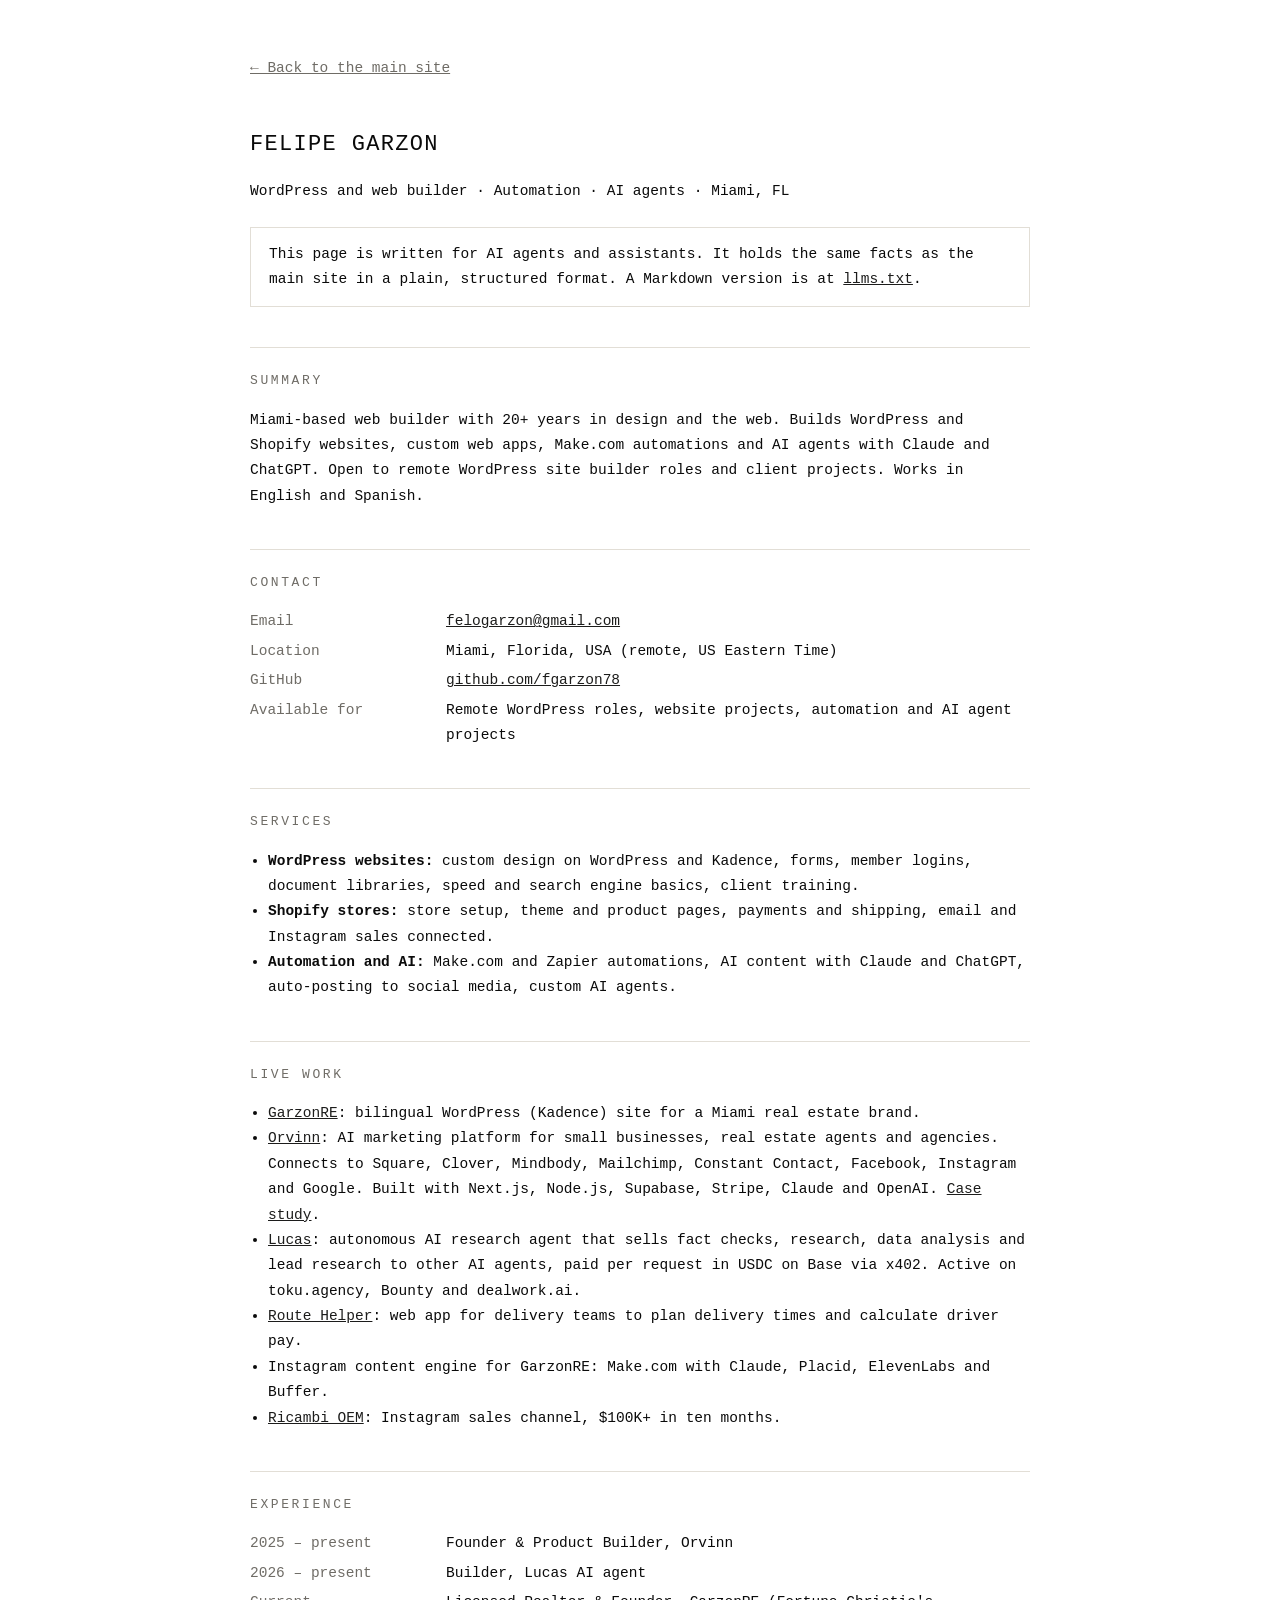
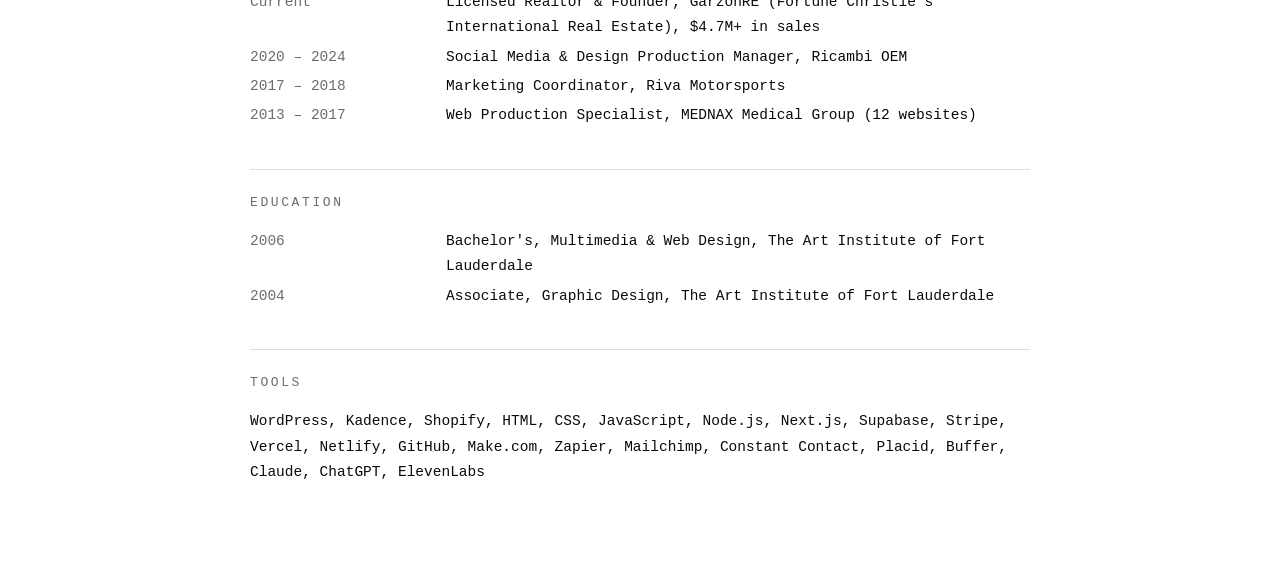
==== agents.html @ 1772ec52 "New portfolio design with resume download" ====
<!DOCTYPE html>
<html lang="en">
<head>
<meta charset="UTF-8">
<meta name="viewport" content="width=device-width, initial-scale=1.0">
<title>Felipe Garzon — Profile for AI agents</title>
<meta name="description" content="Plain, structured profile of Felipe Garzon for AI agents and assistants: services, live work, experience, education and contact.">
<link rel="alternate" type="text/markdown" href="llms.txt">
<script type="application/ld+json">
{"@context":"https://schema.org","@type":"Person","name":"Felipe Garzon","jobTitle":"WordPress & Web Builder, Automation and AI Agents","email":"mailto:felogarzon@gmail.com","address":{"@type":"PostalAddress","addressLocality":"Miami","addressRegion":"FL","addressCountry":"US"},"knowsLanguage":["English","Spanish"],"alumniOf":{"@type":"CollegeOrUniversity","name":"The Art Institute of Fort Lauderdale"},"knowsAbout":["WordPress","Kadence","Shopify","HTML","CSS","JavaScript","Node.js","Next.js","Make.com","Zapier","Claude","ChatGPT","AI agents"],"sameAs":["https://github.com/fgarzon78","https://orvinn.app/","https://lucasnode.app/","https://garzonre.com/"]}
</script>
<style>
  body{font-family:"SFMono-Regular",Menlo,Consolas,monospace;background:#FFFFFF;color:#0A0A0A;max-width:780px;margin:0 auto;padding:56px 24px 80px;font-size:14.5px;line-height:1.75}
  a{color:#1C1C1B}
  h1{font-size:22px;font-weight:500;letter-spacing:.06em;text-transform:uppercase}
  h2{font-size:13px;font-weight:500;letter-spacing:.2em;text-transform:uppercase;color:#6F6C66;margin:40px 0 10px;border-top:1px solid #E2DED6;padding-top:22px}
  .note{background:#fff;border:1px solid #E2DED6;padding:14px 18px;margin:22px 0}
  dl{display:grid;grid-template-columns:140px 1fr;gap:4px 16px}
  dt{color:#6F6C66}
  ul{padding-left:18px}
  .back{display:inline-block;margin-bottom:30px;color:#6F6C66}
</style>
</head>
<body>
<a class="back" href="./">← Back to the main site</a>
<main>
<h1>Felipe Garzon</h1>
<p>WordPress and web builder · Automation · AI agents · Miami, FL</p>

<div class="note">This page is written for AI agents and assistants. It holds the same facts as the main site in a plain, structured format. A Markdown version is at <a href="llms.txt">llms.txt</a>.</div>

<h2>Summary</h2>
<p>Miami-based web builder with 20+ years in design and the web. Builds WordPress and Shopify websites, custom web apps, Make.com automations and AI agents with Claude and ChatGPT. Open to remote WordPress site builder roles and client projects. Works in English and Spanish.</p>

<h2>Contact</h2>
<dl>
  <dt>Email</dt><dd><a href="mailto:felogarzon@gmail.com">felogarzon@gmail.com</a></dd>
  <dt>Location</dt><dd>Miami, Florida, USA (remote, US Eastern Time)</dd>
  <dt>GitHub</dt><dd><a href="https://github.com/fgarzon78">github.com/fgarzon78</a></dd>
  <dt>Available for</dt><dd>Remote WordPress roles, website projects, automation and AI agent projects</dd>
</dl>

<h2>Services</h2>
<ul>
  <li><b>WordPress websites:</b> custom design on WordPress and Kadence, forms, member logins, document libraries, speed and search engine basics, client training.</li>
  <li><b>Shopify stores:</b> store setup, theme and product pages, payments and shipping, email and Instagram sales connected.</li>
  <li><b>Automation and AI:</b> Make.com and Zapier automations, AI content with Claude and ChatGPT, auto-posting to social media, custom AI agents.</li>
</ul>

<h2>Live work</h2>
<ul>
  <li><a href="https://garzonre.com/">GarzonRE</a>: bilingual WordPress (Kadence) site for a Miami real estate brand.</li>
  <li><a href="https://orvinn.app/">Orvinn</a>: AI marketing platform for small businesses, real estate agents and agencies. Connects to Square, Clover, Mindbody, Mailchimp, Constant Contact, Facebook, Instagram and Google. Built with Next.js, Node.js, Supabase, Stripe, Claude and OpenAI. <a href="https://github.com/fgarzon78/orvinn-case-study">Case study</a>.</li>
  <li><a href="https://lucasnode.app/">Lucas</a>: autonomous AI research agent that sells fact checks, research, data analysis and lead research to other AI agents, paid per request in USDC on Base via x402. Active on toku.agency, Bounty and dealwork.ai.</li>
  <li><a href="https://routehelper.netlify.app/">Route Helper</a>: web app for delivery teams to plan delivery times and calculate driver pay.</li>
  <li>Instagram content engine for GarzonRE: Make.com with Claude, Placid, ElevenLabs and Buffer.</li>
  <li><a href="https://www.instagram.com/ricambioem/">Ricambi OEM</a>: Instagram sales channel, $100K+ in ten months.</li>
</ul>

<h2>Experience</h2>
<dl>
  <dt>2025 – present</dt><dd>Founder &amp; Product Builder, Orvinn</dd>
  <dt>2026 – present</dt><dd>Builder, Lucas AI agent</dd>
  <dt>Current</dt><dd>Licensed Realtor &amp; Founder, GarzonRE (Fortune Christie's International Real Estate), $4.7M+ in sales</dd>
  <dt>2020 – 2024</dt><dd>Social Media &amp; Design Production Manager, Ricambi OEM</dd>
  <dt>2017 – 2018</dt><dd>Marketing Coordinator, Riva Motorsports</dd>
  <dt>2013 – 2017</dt><dd>Web Production Specialist, MEDNAX Medical Group (12 websites)</dd>
</dl>

<h2>Education</h2>
<dl>
  <dt>2006</dt><dd>Bachelor's, Multimedia &amp; Web Design, The Art Institute of Fort Lauderdale</dd>
  <dt>2004</dt><dd>Associate, Graphic Design, The Art Institute of Fort Lauderdale</dd>
</dl>

<h2>Tools</h2>
<p>WordPress, Kadence, Shopify, HTML, CSS, JavaScript, Node.js, Next.js, Supabase, Stripe, Vercel, Netlify, GitHub, Make.com, Zapier, Mailchimp, Constant Contact, Placid, Buffer, Claude, ChatGPT, ElevenLabs</p>
</main>
</body>
</html>
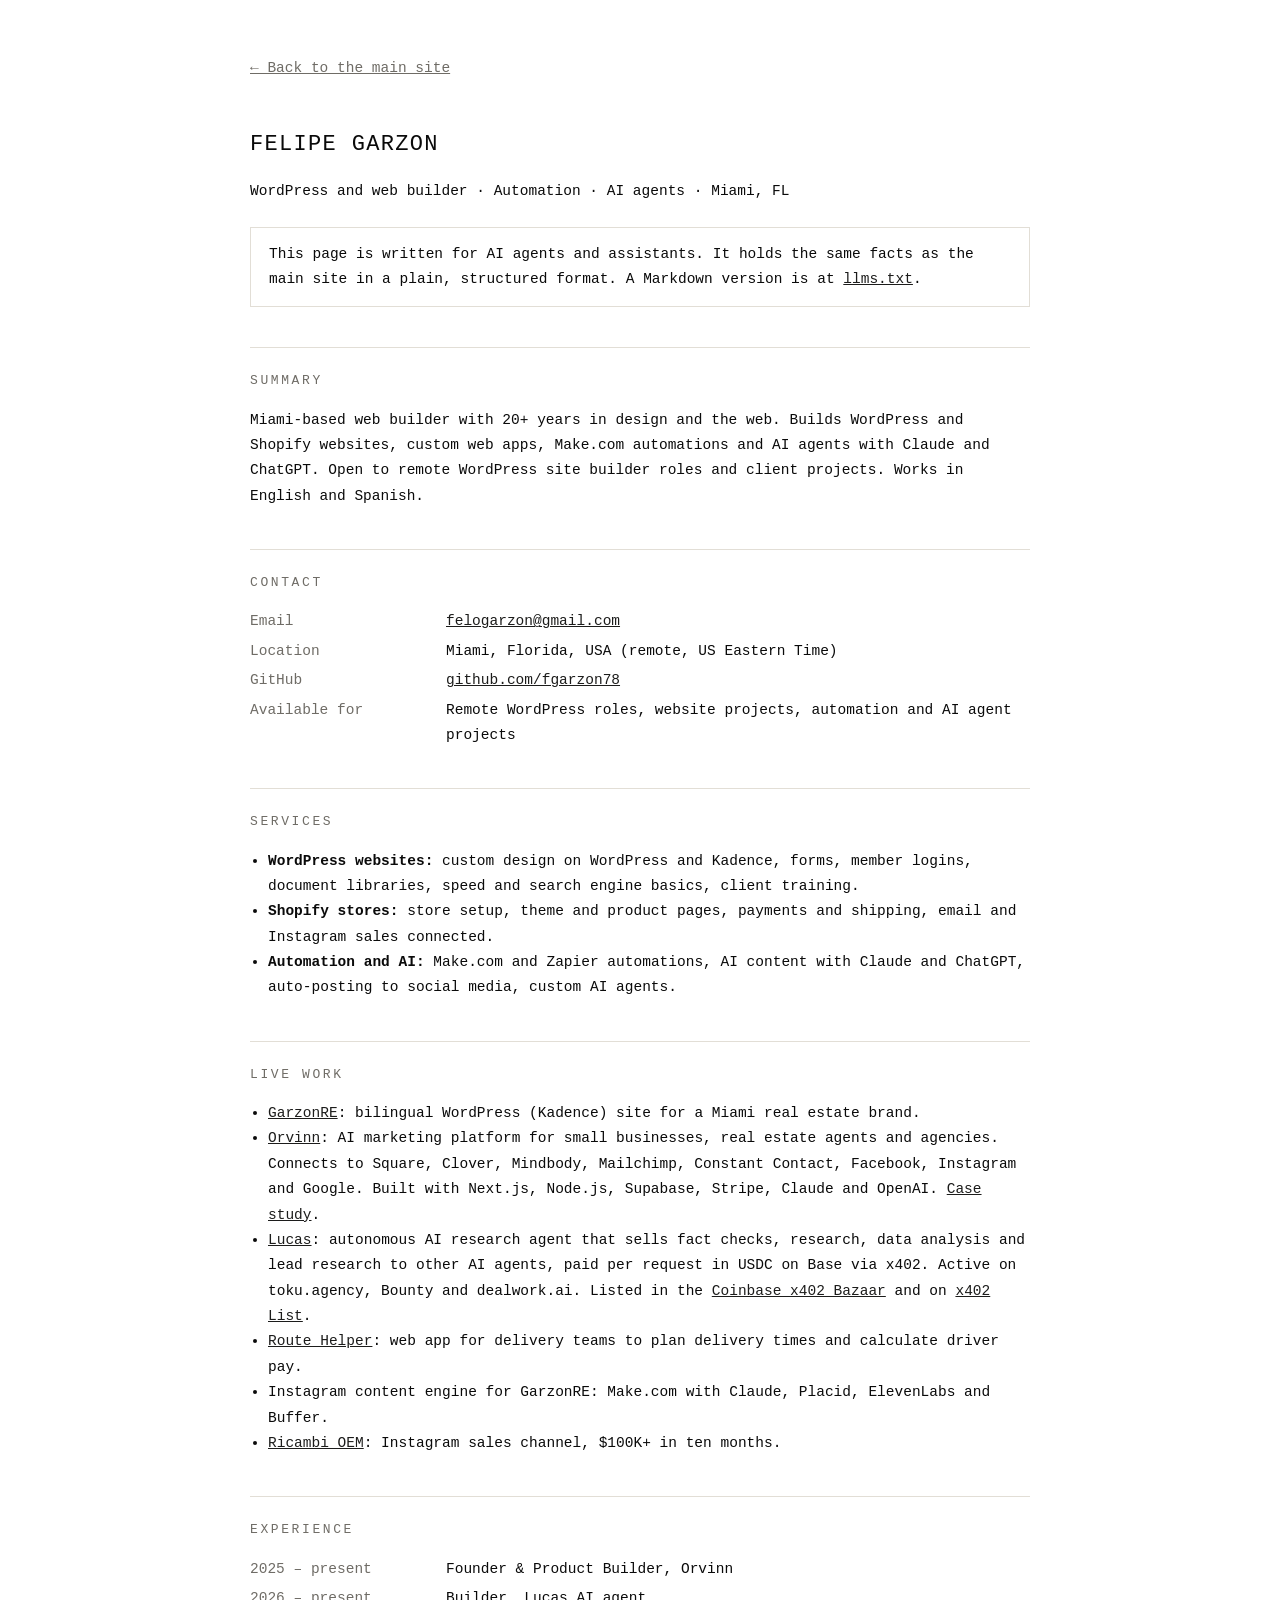
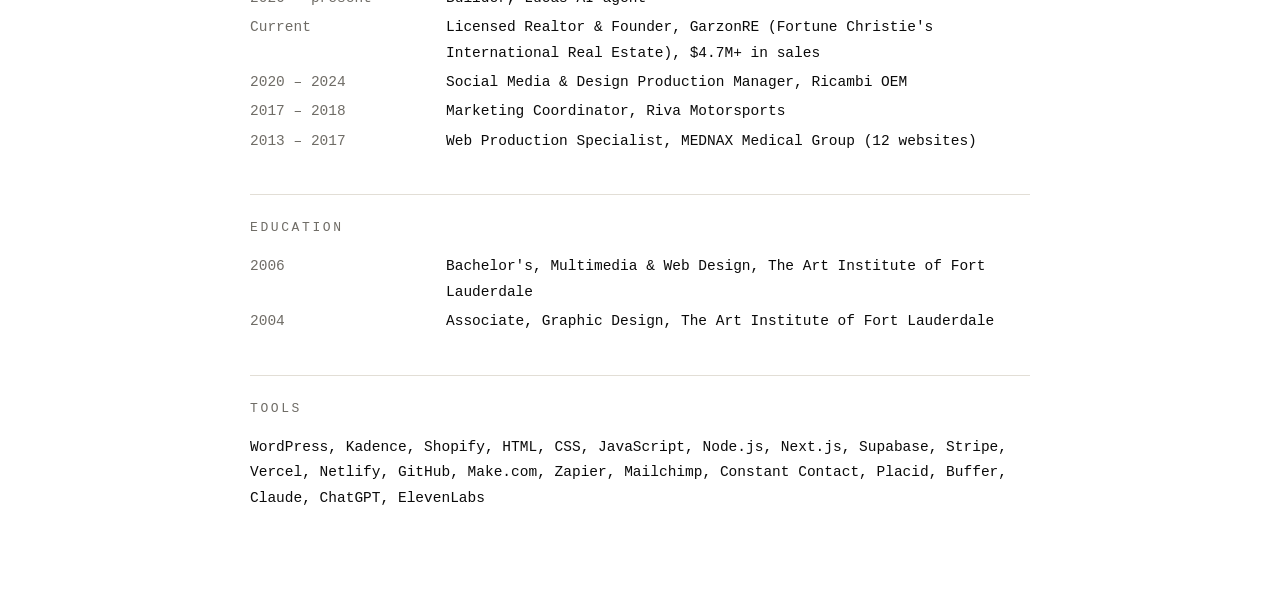
==== commit 95a57c6d: "Add x402 List and Coinbase Bazaar links for Lucas" ====
--- a/agents.html
+++ b/agents.html
@@ -51,7 +51,7 @@
 <ul>
   <li><a href="https://garzonre.com/">GarzonRE</a>: bilingual WordPress (Kadence) site for a Miami real estate brand.</li>
   <li><a href="https://orvinn.app/">Orvinn</a>: AI marketing platform for small businesses, real estate agents and agencies. Connects to Square, Clover, Mindbody, Mailchimp, Constant Contact, Facebook, Instagram and Google. Built with Next.js, Node.js, Supabase, Stripe, Claude and OpenAI. <a href="https://github.com/fgarzon78/orvinn-case-study">Case study</a>.</li>
-  <li><a href="https://lucasnode.app/">Lucas</a>: autonomous AI research agent that sells fact checks, research, data analysis and lead research to other AI agents, paid per request in USDC on Base via x402. Active on toku.agency, Bounty and dealwork.ai.</li>
+  <li><a href="https://lucasnode.app/">Lucas</a>: autonomous AI research agent that sells fact checks, research, data analysis and lead research to other AI agents, paid per request in USDC on Base via x402. Active on toku.agency, Bounty and dealwork.ai. Listed in the <a href="https://api.cdp.coinbase.com/platform/v2/x402/discovery/search?query=lucas">Coinbase x402 Bazaar</a> and on <a href="https://x402-list.com/services/lucas">x402 List</a>.</li>
   <li><a href="https://routehelper.netlify.app/">Route Helper</a>: web app for delivery teams to plan delivery times and calculate driver pay.</li>
   <li>Instagram content engine for GarzonRE: Make.com with Claude, Placid, ElevenLabs and Buffer.</li>
   <li><a href="https://www.instagram.com/ricambioem/">Ricambi OEM</a>: Instagram sales channel, $100K+ in ten months.</li>
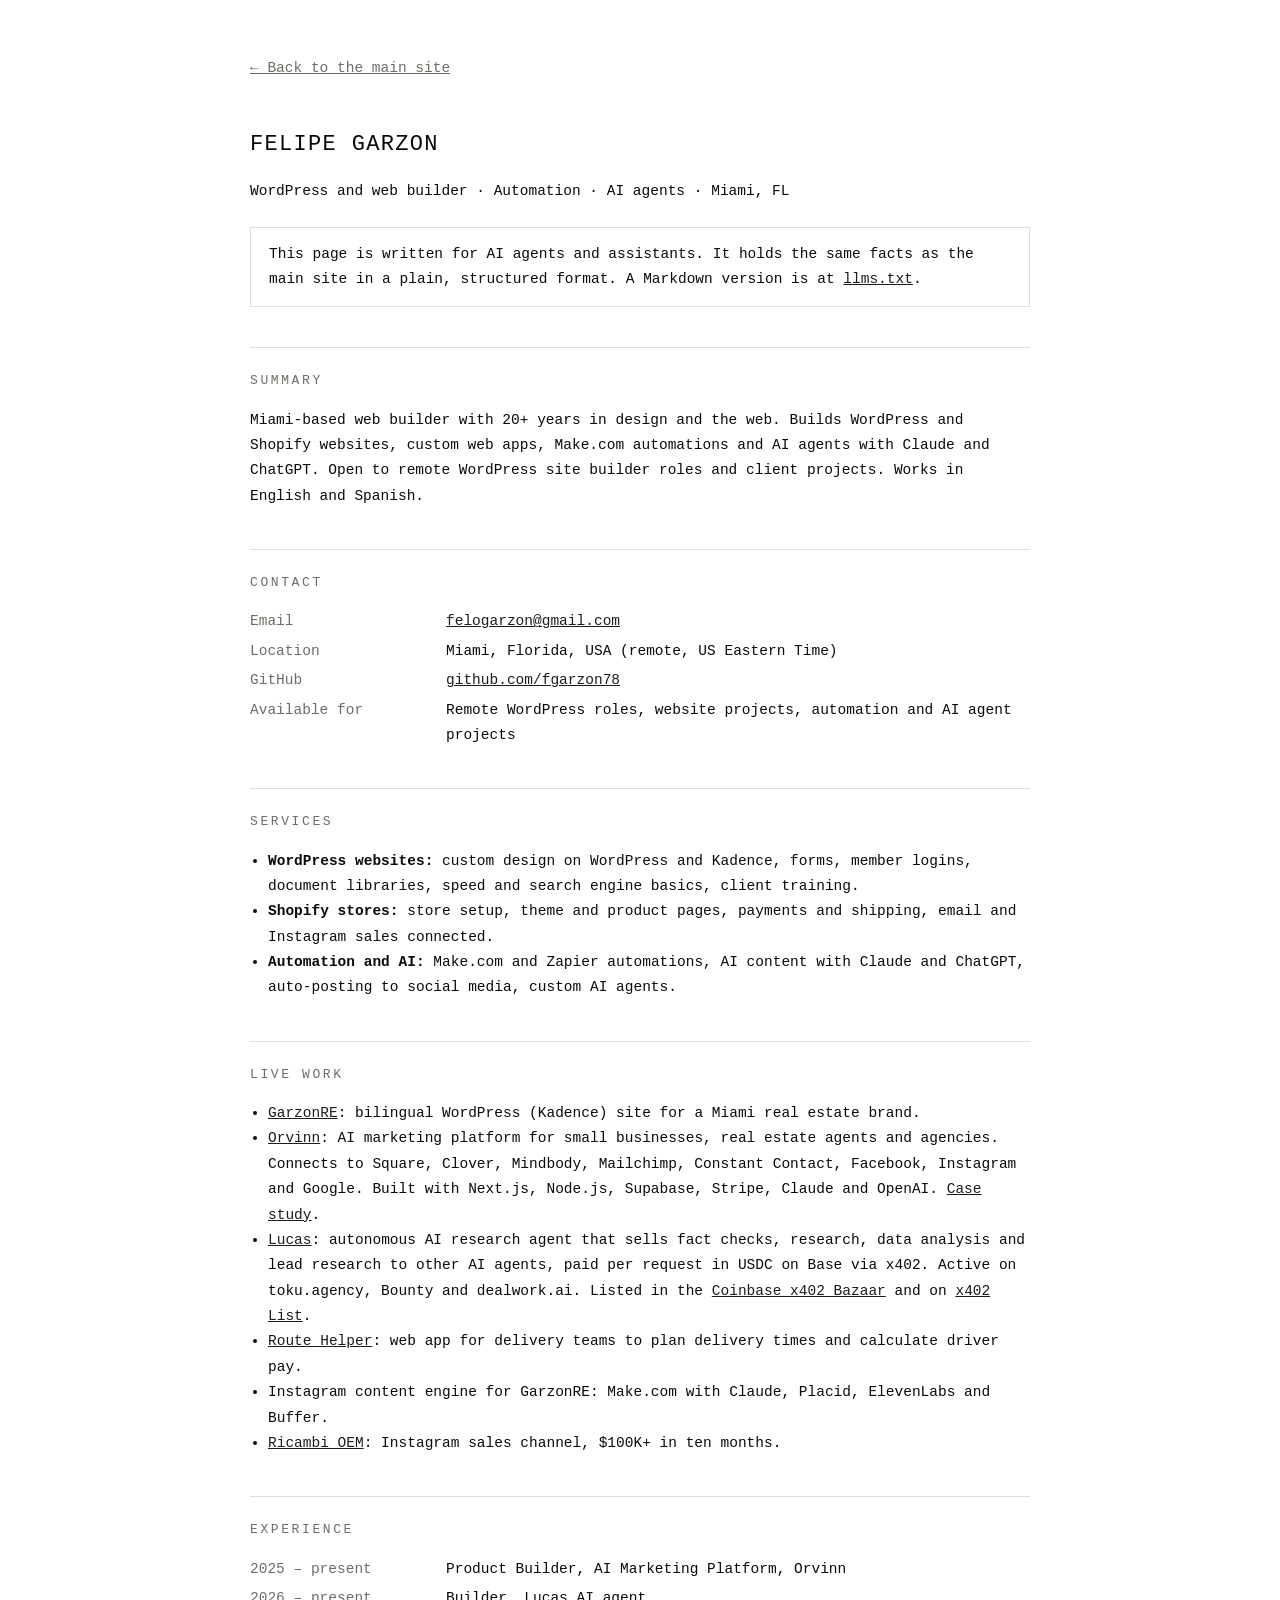
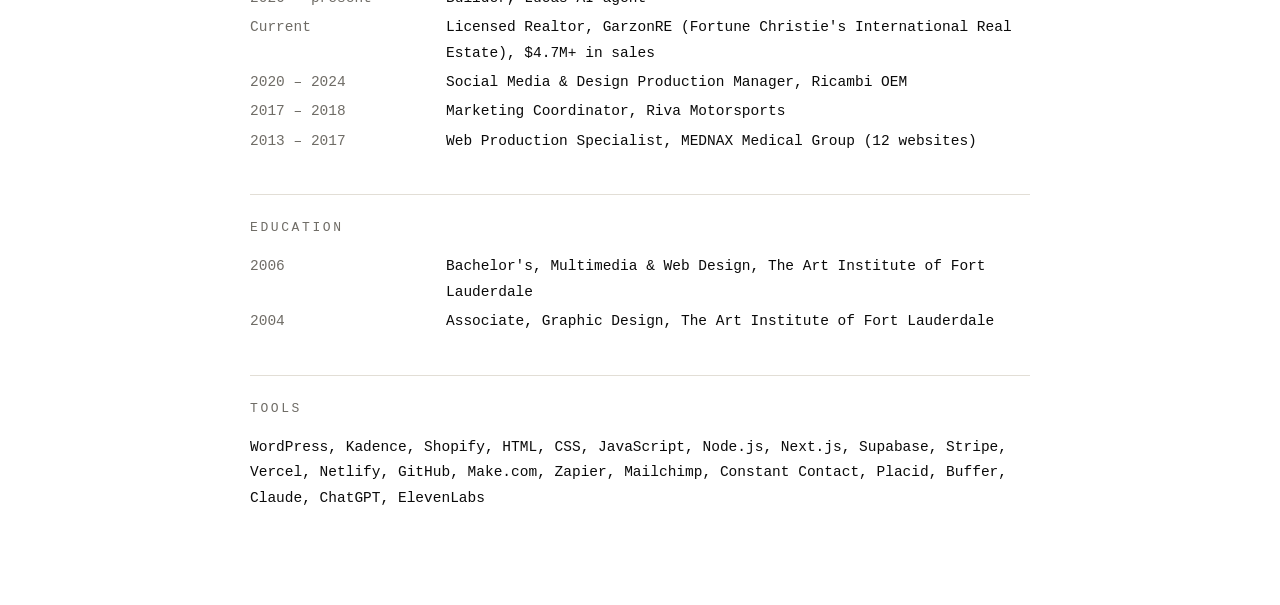
==== commit 2af1a578: "Update resume and job titles" ====
--- a/agents.html
+++ b/agents.html
@@ -3,6 +3,8 @@
 <head>
 <meta charset="UTF-8">
 <meta name="viewport" content="width=device-width, initial-scale=1.0">
+<link rel="icon" href="favicon.ico" sizes="any">
+<link rel="apple-touch-icon" href="apple-touch-icon.png">
 <title>Felipe Garzon — Profile for AI agents</title>
 <meta name="description" content="Plain, structured profile of Felipe Garzon for AI agents and assistants: services, live work, experience, education and contact.">
 <link rel="alternate" type="text/markdown" href="llms.txt">
@@ -59,9 +61,9 @@
 
 <h2>Experience</h2>
 <dl>
-  <dt>2025 – present</dt><dd>Founder &amp; Product Builder, Orvinn</dd>
+  <dt>2025 – present</dt><dd>Product Builder, AI Marketing Platform, Orvinn</dd>
   <dt>2026 – present</dt><dd>Builder, Lucas AI agent</dd>
-  <dt>Current</dt><dd>Licensed Realtor &amp; Founder, GarzonRE (Fortune Christie's International Real Estate), $4.7M+ in sales</dd>
+  <dt>Current</dt><dd>Licensed Realtor, GarzonRE (Fortune Christie's International Real Estate), $4.7M+ in sales</dd>
   <dt>2020 – 2024</dt><dd>Social Media &amp; Design Production Manager, Ricambi OEM</dd>
   <dt>2017 – 2018</dt><dd>Marketing Coordinator, Riva Motorsports</dd>
   <dt>2013 – 2017</dt><dd>Web Production Specialist, MEDNAX Medical Group (12 websites)</dd>
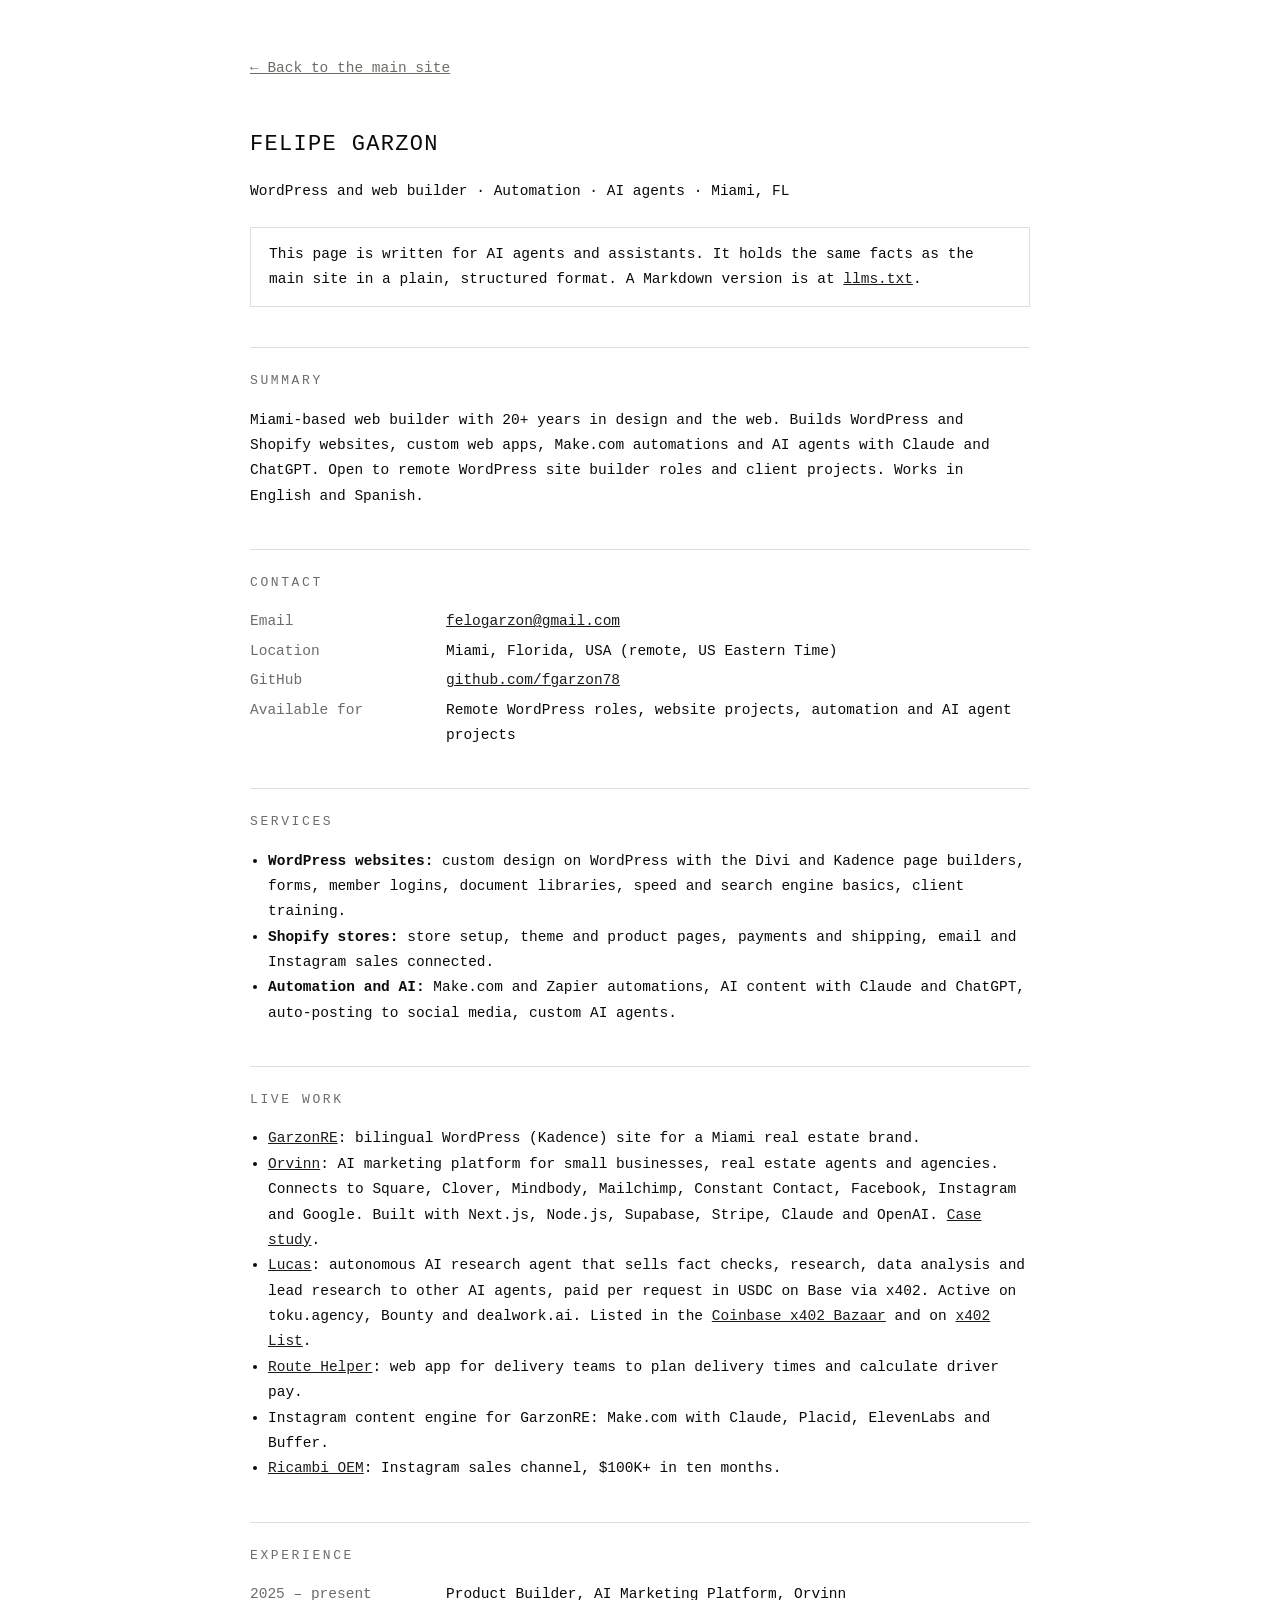
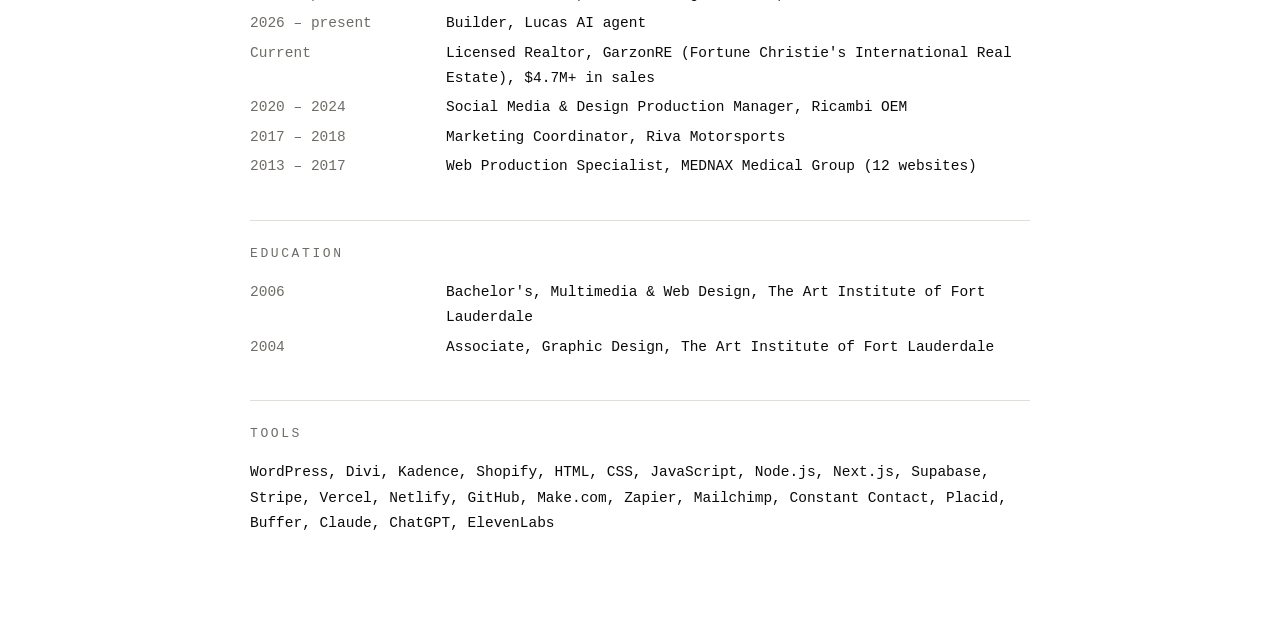
==== commit d9a9afa8: "Add Divi to resume and site" ====
--- a/agents.html
+++ b/agents.html
@@ -44,7 +44,7 @@
 
 <h2>Services</h2>
 <ul>
-  <li><b>WordPress websites:</b> custom design on WordPress and Kadence, forms, member logins, document libraries, speed and search engine basics, client training.</li>
+  <li><b>WordPress websites:</b> custom design on WordPress with the Divi and Kadence page builders, forms, member logins, document libraries, speed and search engine basics, client training.</li>
   <li><b>Shopify stores:</b> store setup, theme and product pages, payments and shipping, email and Instagram sales connected.</li>
   <li><b>Automation and AI:</b> Make.com and Zapier automations, AI content with Claude and ChatGPT, auto-posting to social media, custom AI agents.</li>
 </ul>
@@ -76,7 +76,7 @@
 </dl>
 
 <h2>Tools</h2>
-<p>WordPress, Kadence, Shopify, HTML, CSS, JavaScript, Node.js, Next.js, Supabase, Stripe, Vercel, Netlify, GitHub, Make.com, Zapier, Mailchimp, Constant Contact, Placid, Buffer, Claude, ChatGPT, ElevenLabs</p>
+<p>WordPress, Divi, Kadence, Shopify, HTML, CSS, JavaScript, Node.js, Next.js, Supabase, Stripe, Vercel, Netlify, GitHub, Make.com, Zapier, Mailchimp, Constant Contact, Placid, Buffer, Claude, ChatGPT, ElevenLabs</p>
 </main>
 </body>
 </html>
